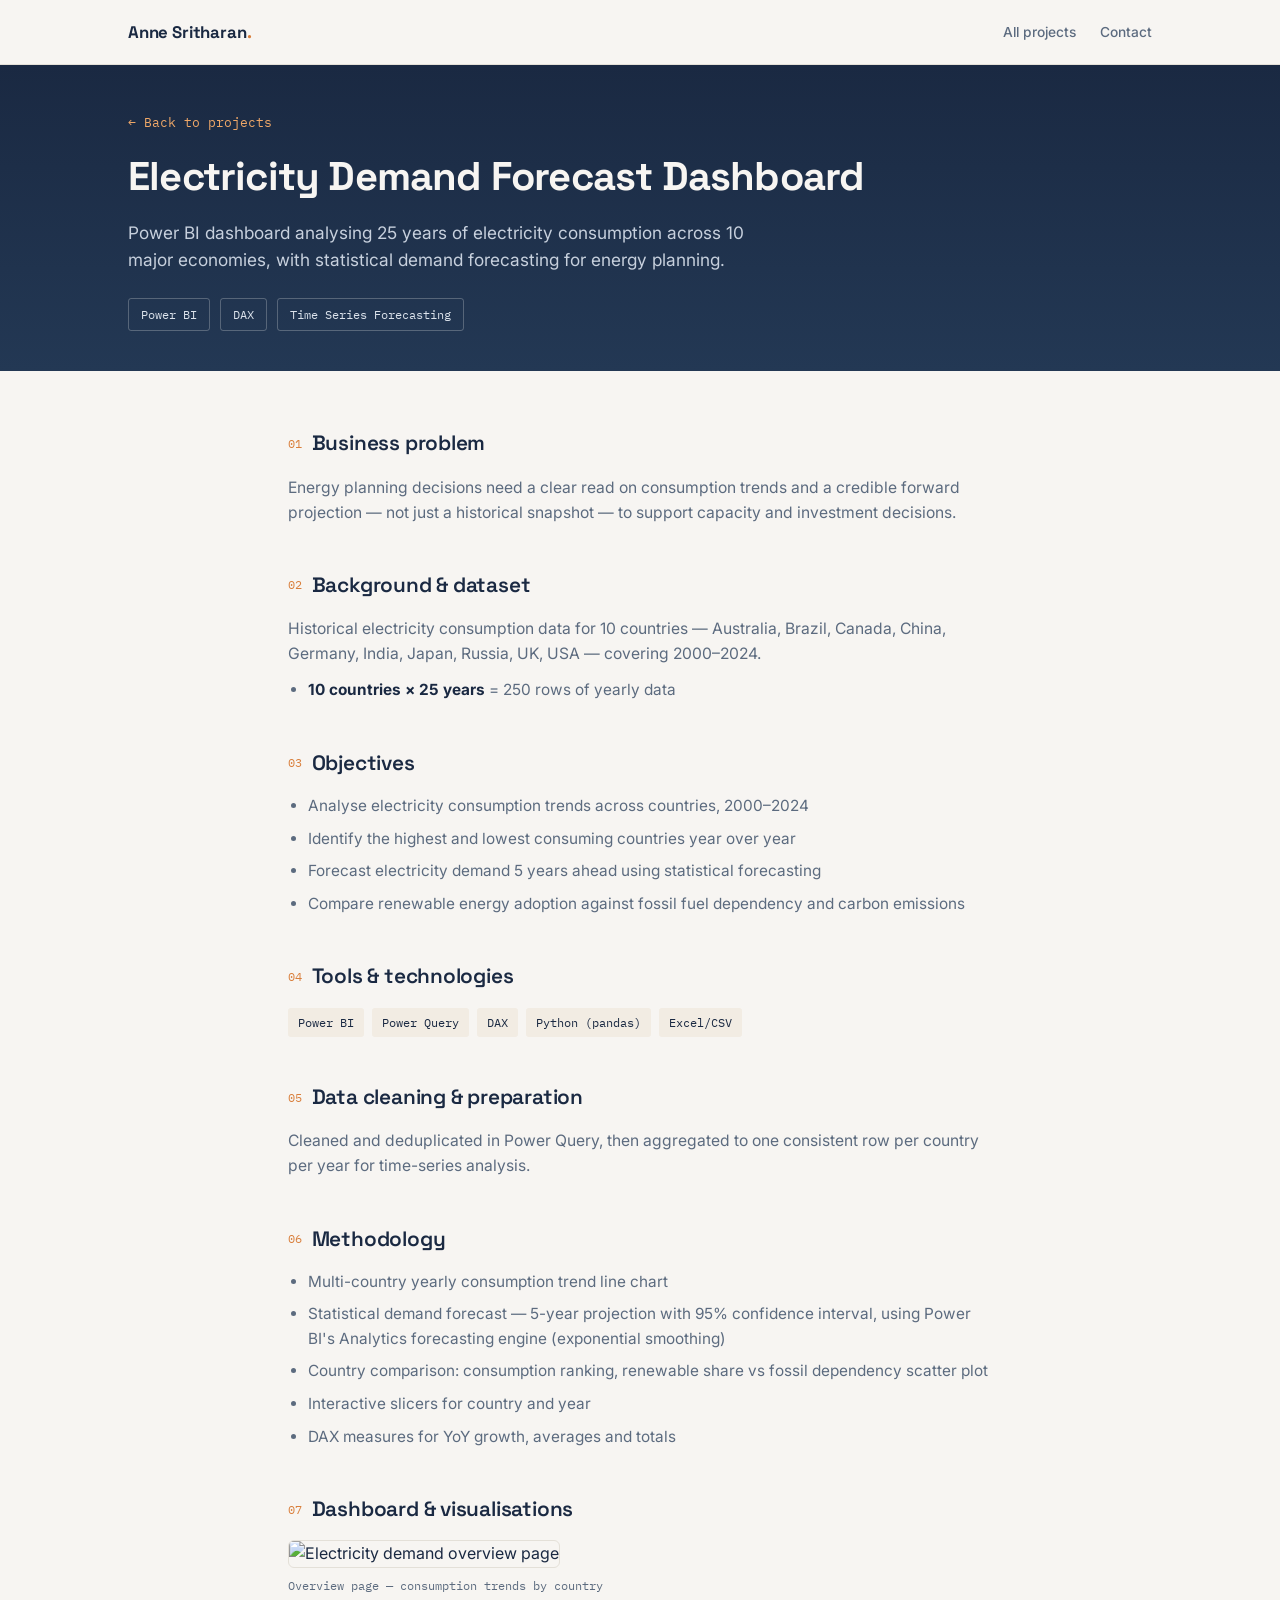
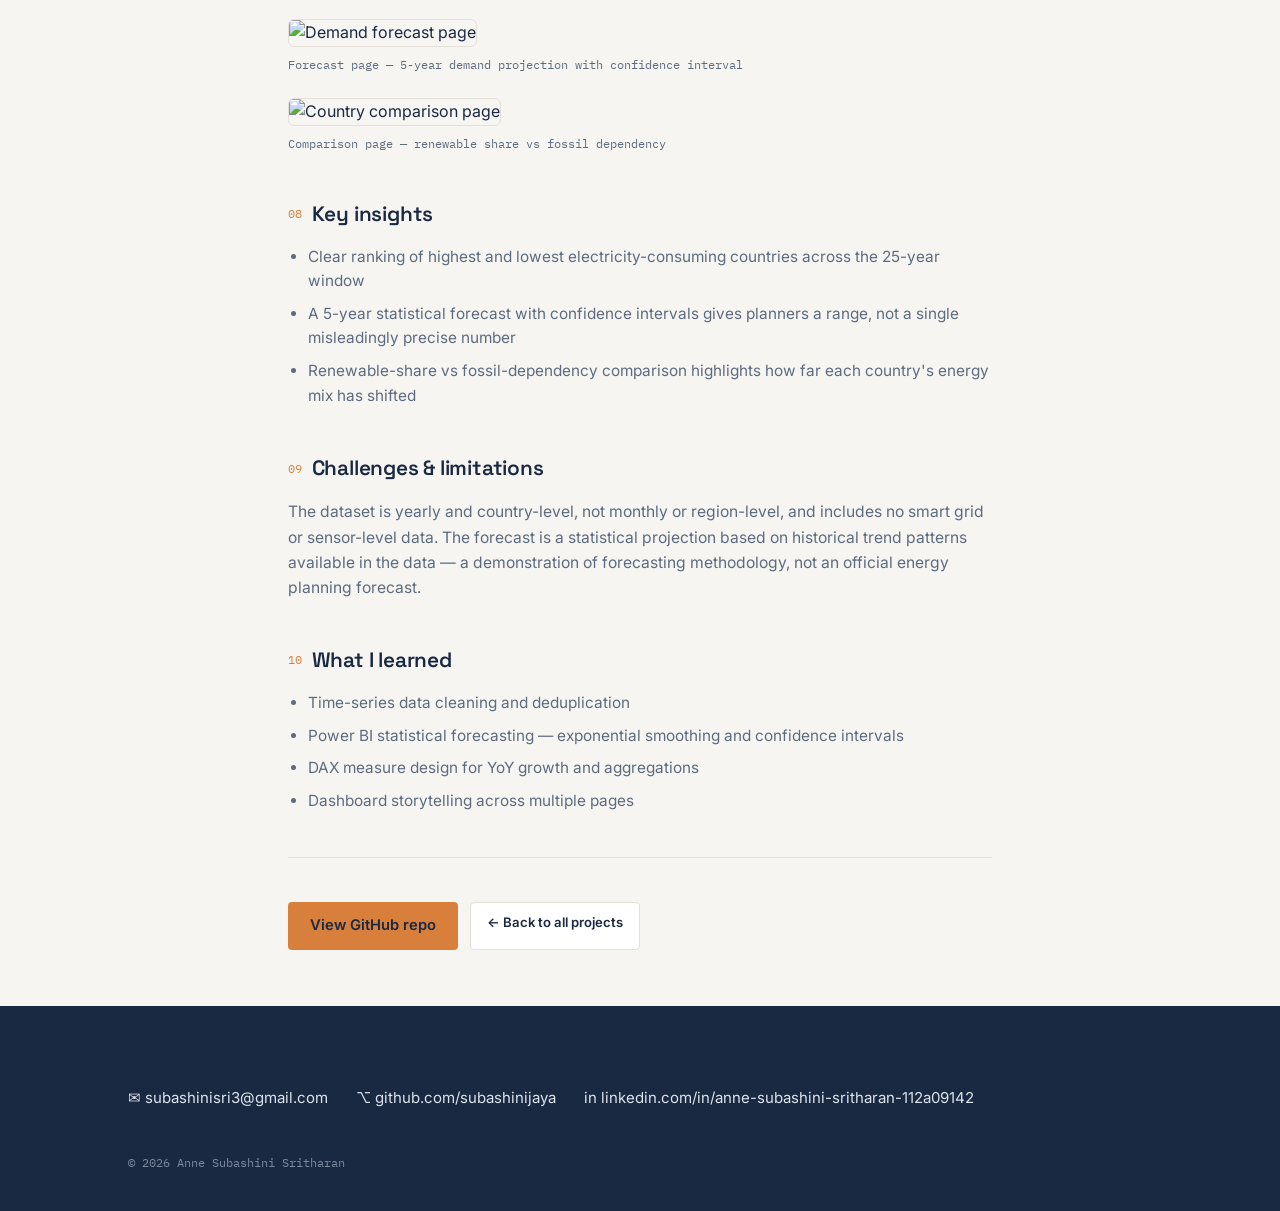
==== projects/electricity-demand-forecast.html @ 6dc4503c "Add files via upload" ====
<!DOCTYPE html>
<html lang="en">
<head>
<meta charset="UTF-8">
<meta name="viewport" content="width=device-width, initial-scale=1.0">
<title>Electricity Demand Forecast Dashboard — Case Study | Anne Sritharan</title>
<meta name="description" content="Power BI case study: global electricity consumption trends and 5-year demand forecasting across 10 countries.">
<link rel="preconnect" href="https://fonts.googleapis.com">
<link href="https://fonts.googleapis.com/css2?family=Space+Grotesk:wght@400;500;600;700&family=Inter:wght@400;500;600&family=IBM+Plex+Mono:wght@400;500&display=swap" rel="stylesheet">
<link rel="stylesheet" href="../style.css">
<style>.cs-shot{width:100%; border-radius:6px; border:1px solid var(--line); margin-bottom:8px;} .cs-cap{font-family:var(--mono); font-size:0.76rem; color:var(--ink-soft); margin-bottom:24px;}</style>
</head>
<body>

<nav>
  <div class="wrap">
    <a class="brand" href="../index.html#top">Anne&nbsp;Sritharan<span>.</span></a>
    <div class="navlinks">
      <a href="../index.html#work">All projects</a>
      <a href="../index.html#contact">Contact</a>
    </div>
  </div>
</nav>

<header class="cs-hero">
  <div class="wrap">
    <a class="cs-back" href="../index.html#work">← Back to projects</a>
    <h1>Electricity Demand Forecast Dashboard</h1>
    <p class="hero-sub">Power BI dashboard analysing 25 years of electricity consumption across 10 major economies, with statistical demand forecasting for energy planning.</p>
    <div class="cs-meta">
      <span class="tag">Power BI</span>
      <span class="tag">DAX</span>
      <span class="tag">Time Series Forecasting</span>
    </div>
  </div>
</header>

<main class="cs-body">

  <div class="cs-section">
    <h2><span class="cs-num">01</span> Business problem</h2>
    <p>Energy planning decisions need a clear read on consumption trends and a credible forward projection — not just a historical snapshot — to support capacity and investment decisions.</p>
  </div>

  <div class="cs-section">
    <h2><span class="cs-num">02</span> Background &amp; dataset</h2>
    <p>Historical electricity consumption data for 10 countries — Australia, Brazil, Canada, China, Germany, India, Japan, Russia, UK, USA — covering 2000–2024.</p>
    <ul><li><strong>10 countries × 25 years</strong> = 250 rows of yearly data</li></ul>
  </div>

  <div class="cs-section">
    <h2><span class="cs-num">03</span> Objectives</h2>
    <ul>
      <li>Analyse electricity consumption trends across countries, 2000–2024</li>
      <li>Identify the highest and lowest consuming countries year over year</li>
      <li>Forecast electricity demand 5 years ahead using statistical forecasting</li>
      <li>Compare renewable energy adoption against fossil fuel dependency and carbon emissions</li>
    </ul>
  </div>

  <div class="cs-section">
    <h2><span class="cs-num">04</span> Tools &amp; technologies</h2>
    <div class="skill-tags">
      <span class="skill-tag">Power BI</span><span class="skill-tag">Power Query</span><span class="skill-tag">DAX</span>
      <span class="skill-tag">Python (pandas)</span><span class="skill-tag">Excel/CSV</span>
    </div>
  </div>

  <div class="cs-section">
    <h2><span class="cs-num">05</span> Data cleaning &amp; preparation</h2>
    <p>Cleaned and deduplicated in Power Query, then aggregated to one consistent row per country per year for time-series analysis.</p>
  </div>

  <div class="cs-section">
    <h2><span class="cs-num">06</span> Methodology</h2>
    <ul>
      <li>Multi-country yearly consumption trend line chart</li>
      <li>Statistical demand forecast — 5-year projection with 95% confidence interval, using Power BI's Analytics forecasting engine (exponential smoothing)</li>
      <li>Country comparison: consumption ranking, renewable share vs fossil dependency scatter plot</li>
      <li>Interactive slicers for country and year</li>
      <li>DAX measures for YoY growth, averages and totals</li>
    </ul>
  </div>

  <div class="cs-section">
    <h2><span class="cs-num">07</span> Dashboard &amp; visualisations</h2>
    <img class="cs-shot" src="https://raw.githubusercontent.com/subashinijaya/electricity-demand-forecast-dashboard/main/screenshot_overview.png" alt="Electricity demand overview page">
    <div class="cs-cap">Overview page — consumption trends by country</div>
    <img class="cs-shot" src="https://raw.githubusercontent.com/subashinijaya/electricity-demand-forecast-dashboard/main/screenshot_forecast.png" alt="Demand forecast page">
    <div class="cs-cap">Forecast page — 5-year demand projection with confidence interval</div>
    <img class="cs-shot" src="https://raw.githubusercontent.com/subashinijaya/electricity-demand-forecast-dashboard/main/screenshot_comparison.png" alt="Country comparison page">
    <div class="cs-cap">Comparison page — renewable share vs fossil dependency</div>
  </div>

  <div class="cs-section">
    <h2><span class="cs-num">08</span> Key insights</h2>
    <ul>
      <li>Clear ranking of highest and lowest electricity-consuming countries across the 25-year window</li>
      <li>A 5-year statistical forecast with confidence intervals gives planners a range, not a single misleadingly precise number</li>
      <li>Renewable-share vs fossil-dependency comparison highlights how far each country's energy mix has shifted</li>
    </ul>
  </div>

  <div class="cs-section">
    <h2><span class="cs-num">09</span> Challenges &amp; limitations</h2>
    <p>The dataset is yearly and country-level, not monthly or region-level, and includes no smart grid or sensor-level data. The forecast is a statistical projection based on historical trend patterns available in the data — a demonstration of forecasting methodology, not an official energy planning forecast.</p>
  </div>

  <div class="cs-section">
    <h2><span class="cs-num">10</span> What I learned</h2>
    <ul>
      <li>Time-series data cleaning and deduplication</li>
      <li>Power BI statistical forecasting — exponential smoothing and confidence intervals</li>
      <li>DAX measure design for YoY growth and aggregations</li>
      <li>Dashboard storytelling across multiple pages</li>
    </ul>
  </div>

  <div class="cs-divider"></div>

  <div class="cs-cta-row">
    <a class="btn btn-primary" href="https://github.com/subashinijaya/electricity-demand-forecast-dashboard" target="_blank" rel="noopener">View GitHub repo</a>
    <a class="btn btn-outline" href="../index.html#work">← Back to all projects</a>
  </div>

</main>

<footer id="contact">
  <div class="wrap">
    <div class="contact-row">
      <a class="contact-item" href="mailto:subashinisri3@gmail.com">✉ subashinisri3@gmail.com</a>
      <a class="contact-item" href="https://github.com/subashinijaya" target="_blank" rel="noopener">⌥ github.com/subashinijaya</a>
      <a class="contact-item" href="https://linkedin.com/in/anne-subashini-sritharan-112a09142" target="_blank" rel="noopener">in linkedin.com/in/anne-subashini-sritharan-112a09142</a>
    </div>
    <div class="foot-note">© 2026 Anne Subashini Sritharan</div>
  </div>
</footer>

</body>
</html>
---- style.css ----
:root{
  --navy:#1A2942;
  --navy-2:#233854;
  --copper:#D97F3C;
  --copper-light:#F0A868;
  --cream:#F7F5F2;
  --paper:#FFFFFF;
  --ink:#1A2942;
  --ink-soft:#5C6B7F;
  --line:#E4E0D8;
  --good:#2F7D5A;
  --good-bg:#E7F2EC;
  --mono: 'IBM Plex Mono', monospace;
  --display: 'Space Grotesk', sans-serif;
  --body: 'Inter', sans-serif;
}
*{box-sizing:border-box; margin:0; padding:0;}
html{scroll-behavior:smooth;}
body{
  background:var(--cream);
  color:var(--ink);
  font-family:var(--body);
  line-height:1.6;
  -webkit-font-smoothing:antialiased;
}
a{color:inherit;}
.wrap{max-width:1080px; margin:0 auto; padding:0 28px;}
a:focus-visible, button:focus-visible{outline:2px solid var(--copper); outline-offset:3px;}
@media (prefers-reduced-motion: reduce){ *{animation:none !important; transition:none !important;} }

/* ---------- NAV ---------- */
nav{ position:sticky; top:0; z-index:50; background:rgba(247,245,242,0.92); backdrop-filter:blur(8px); border-bottom:1px solid var(--line); }
nav .wrap{display:flex; justify-content:space-between; align-items:center; height:64px;}
.brand{font-family:var(--display); font-weight:700; font-size:1.05rem; letter-spacing:-0.01em; text-decoration:none; color:var(--ink);}
.brand span{color:var(--copper);}
.navlinks{display:flex; gap:24px; font-size:0.86rem; font-weight:500;}
.navlinks a{text-decoration:none; color:var(--ink-soft); transition:color .15s;}
.navlinks a:hover{color:var(--copper);}
@media (max-width:760px){.navlinks{display:none;}}

/* ---------- HERO ---------- */
.hero{ padding:76px 0 64px; position:relative; overflow:hidden; background:linear-gradient(180deg, var(--navy) 0%, var(--navy-2) 100%); color:var(--cream); }
.hero .wrap{position:relative; z-index:2;}
.eyebrow{ font-family:var(--mono); font-size:0.78rem; letter-spacing:0.08em; text-transform:uppercase; color:var(--copper-light); margin-bottom:18px; display:flex; align-items:center; gap:10px; }
.eyebrow::before{content:''; width:22px; height:1px; background:var(--copper-light); display:inline-block;}
h1{ font-family:var(--display); font-weight:700; font-size:clamp(2.1rem, 4.4vw, 3.4rem); letter-spacing:-0.02em; line-height:1.08; max-width:720px; }
.hero-sub{ font-size:1.08rem; color:#C7D0DD; max-width:560px; margin-top:20px; font-weight:400; }
.hero-tags{display:flex; flex-wrap:wrap; gap:10px; margin-top:28px;}
.tag{ font-family:var(--mono); font-size:0.76rem; padding:6px 12px; border:1px solid rgba(247,245,242,0.25); border-radius:3px; color:#DCE3EC; }
.hero-cta{margin-top:34px; display:flex; gap:14px; flex-wrap:wrap;}
.btn{ font-family:var(--body); font-weight:600; font-size:0.92rem; padding:12px 22px; border-radius:4px; text-decoration:none; display:inline-block; transition:transform .15s, background .15s; border:none; cursor:pointer; }
.btn-primary{background:var(--copper); color:var(--navy);}
.btn-primary:hover{background:var(--copper-light); transform:translateY(-1px);}
.btn-ghost{border:1px solid rgba(247,245,242,0.35); color:var(--cream); background:transparent;}
.btn-ghost:hover{border-color:var(--copper-light); color:var(--copper-light);}
.btn-outline{border:1px solid var(--line); color:var(--navy); background:var(--paper); font-size:0.82rem; padding:9px 16px;}
.btn-outline:hover{border-color:var(--copper); color:var(--copper);}
.btn-sm{font-size:0.8rem; padding:8px 14px;}

/* animated demand curve */
.curve-wrap{position:absolute; right:-40px; bottom:-10px; width:56%; max-width:640px; opacity:0.9;}
@media (max-width:820px){.curve-wrap{display:none;}}
.curve-line{ stroke-dasharray:1400; stroke-dashoffset:1400; animation:draw 2.6s ease-out forwards; }
.curve-fill{opacity:0; animation:fadein 1.4s ease-out 1.6s forwards;}
.curve-dot{opacity:0; animation:fadein .5s ease-out 2.4s forwards;}
@keyframes draw{to{stroke-dashoffset:0;}}
@keyframes fadein{to{opacity:1;}}

/* ---------- SECTION HEADS ---------- */
section{padding:64px 0;}
.sec-head{display:flex; align-items:baseline; gap:14px; margin-bottom:36px;}
.sec-num{font-family:var(--mono); color:var(--copper); font-size:0.8rem;}
h2{font-family:var(--display); font-weight:600; font-size:1.7rem; letter-spacing:-0.01em;}
.sec-line{flex:1; height:1px; background:var(--line);}
.sec-sub{font-size:0.92rem; color:var(--ink-soft); margin:-24px 0 30px;}

/* ---------- ABOUT ---------- */
.about-grid{display:grid; grid-template-columns:1fr 1fr; gap:48px; align-items:start;}
@media (max-width:760px){.about-grid{grid-template-columns:1fr;}}
.about-grid p{color:var(--ink-soft); margin-bottom:16px; font-size:1rem;}
.about-grid p strong{color:var(--ink); font-weight:600;}
.facts{display:grid; grid-template-columns:1fr 1fr; gap:18px 24px;}
.fact dt{font-family:var(--mono); font-size:0.72rem; text-transform:uppercase; letter-spacing:0.06em; color:var(--copper); margin-bottom:4px;}
.fact dd{font-size:0.94rem; color:var(--ink);}

/* ---------- EXPERIENCE ---------- */
.xp-list{display:flex; flex-direction:column; gap:0;}
.xp-item{display:grid; grid-template-columns:180px 1fr; gap:24px; padding:26px 0; border-bottom:1px solid var(--line);}
.xp-item:first-child{padding-top:0;}
.xp-item:last-child{border-bottom:none;}
@media (max-width:700px){.xp-item{grid-template-columns:1fr; gap:6px;}}
.xp-dates{font-family:var(--mono); font-size:0.78rem; color:var(--copper); padding-top:2px;}
.xp-role{font-family:var(--display); font-weight:600; font-size:1.05rem; margin-bottom:2px;}
.xp-org{font-size:0.9rem; color:var(--ink-soft); margin-bottom:12px;}
.xp-item ul{list-style:none; display:flex; flex-direction:column; gap:8px;}
.xp-item li{position:relative; padding-left:18px; color:var(--ink-soft); font-size:0.92rem;}
.xp-item li::before{content:'–'; position:absolute; left:0; color:var(--copper);}

/* ---------- PROJECTS ---------- */
.projects-eyebrow{font-family:var(--mono); font-size:0.76rem; text-transform:uppercase; letter-spacing:0.06em; color:var(--copper); margin:44px 0 18px;}
.projects-eyebrow:first-of-type{margin-top:0;}
.grid{display:grid; grid-template-columns:repeat(2, 1fr); gap:22px;}
@media (max-width:760px){.grid{grid-template-columns:1fr;}}
.card{ background:var(--paper); border:1px solid var(--line); border-radius:6px; padding:26px; display:flex; flex-direction:column; transition:border-color .15s, transform .15s; }
.card:hover{border-color:var(--copper); transform:translateY(-2px);}
.card h3{font-family:var(--display); font-size:1.08rem; font-weight:600; margin-bottom:8px; letter-spacing:-0.01em;}
.card p{color:var(--ink-soft); font-size:0.92rem; margin-bottom:14px;}
.stat-row{display:flex; flex-wrap:wrap; gap:8px; margin-bottom:14px;}
.stat{ font-family:var(--mono); font-size:0.72rem; background:#F2ECE3; color:var(--navy); padding:4px 9px; border-radius:3px; }
.card-tools{font-family:var(--mono); font-size:0.72rem; color:var(--ink-soft); margin-bottom:16px;}
.card-checks{list-style:none; margin-bottom:16px; display:flex; flex-direction:column; gap:6px;}
.card-checks li{font-size:0.88rem; color:var(--ink-soft); padding-left:20px; position:relative;}
.card-checks li::before{content:'✓'; position:absolute; left:0; color:var(--good); font-weight:600;}
.card-btns{margin-top:auto; display:flex; gap:10px; flex-wrap:wrap; padding-top:6px;}

/* ---------- SKILLS ---------- */
.skills-grid{display:grid; grid-template-columns:repeat(2, 1fr); gap:24px;}
@media (max-width:700px){.skills-grid{grid-template-columns:1fr;}}
.skill-card{background:var(--paper); border:1px solid var(--line); border-radius:6px; padding:22px 24px;}
.skill-card h4{font-family:var(--display); font-size:0.98rem; font-weight:600; margin-bottom:12px; color:var(--copper);}
.skill-tags{display:flex; flex-wrap:wrap; gap:8px;}
.skill-tag{font-family:var(--mono); font-size:0.76rem; background:#F2ECE3; color:var(--navy); padding:5px 10px; border-radius:3px;}

/* ---------- RESUME ---------- */
.resume-box{ background:var(--paper); border:1px solid var(--line); border-radius:8px; padding:32px; display:flex; justify-content:space-between; align-items:center; gap:20px; flex-wrap:wrap; }
.resume-box p{color:var(--ink-soft); font-size:0.92rem; max-width:400px;}
.resume-btns{display:flex; gap:12px; flex-wrap:wrap;}

/* ---------- CERTS ---------- */
.cert-strip{display:flex; flex-direction:column; gap:0; border:1px solid var(--line); border-radius:6px; overflow:hidden; background:var(--paper);}
.cert-row{ display:flex; justify-content:space-between; align-items:center; padding:16px 22px; border-bottom:1px solid var(--line); text-decoration:none; color:var(--ink); transition:background .15s; }
.cert-row:last-child{border-bottom:none;}
.cert-row:hover{background:#F2ECE3;}
.cert-name{font-weight:600; font-size:0.95rem;}
.cert-verify{font-family:var(--mono); font-size:0.74rem; color:var(--ink-soft);}

/* ---------- CONTACT / FOOTER ---------- */
footer{background:var(--navy); color:var(--cream); padding:56px 0 38px;}
footer h2{color:var(--cream);}
.sec-line-dark{flex:1; height:1px; background:rgba(247,245,242,0.18);}
.contact-row{display:flex; flex-wrap:wrap; gap:28px; margin-top:24px;}
.contact-item{font-size:0.94rem; text-decoration:none; color:#DCE3EC; display:flex; align-items:center; gap:8px;}
.contact-item:hover{color:var(--copper-light);}
.foot-note{margin-top:44px; font-family:var(--mono); font-size:0.74rem; color:#7C8AA0;}

/* ---------- FEATURED PROJECT ---------- */
.featured-box{ background:var(--paper); border:1px solid var(--line); border-radius:10px; overflow:hidden; display:grid; grid-template-columns:1.1fr 1fr; }
@media (max-width:800px){.featured-box{grid-template-columns:1fr;}}
.featured-img{width:100%; height:100%; object-fit:cover; display:block; min-height:220px; background:var(--cream);}
.featured-copy{padding:34px 36px; display:flex; flex-direction:column;}
.featured-label{font-family:var(--mono); font-size:0.74rem; text-transform:uppercase; letter-spacing:0.08em; color:var(--copper); margin-bottom:12px;}
.featured-copy h3{font-family:var(--display); font-size:1.4rem; font-weight:600; margin-bottom:10px;}
.featured-copy p{color:var(--ink-soft); font-size:0.95rem; margin-bottom:18px;}
.featured-copy .stat-row{margin-bottom:20px;}
.featured-copy .card-btns{margin-top:auto;}

/* ---------- CASE STUDY PAGE ---------- */
.cs-hero{ padding:44px 0 40px; background:linear-gradient(180deg, var(--navy) 0%, var(--navy-2) 100%); color:var(--cream); }
.cs-back{font-family:var(--mono); font-size:0.8rem; color:var(--copper-light); text-decoration:none; display:inline-flex; align-items:center; gap:6px; margin-bottom:22px;}
.cs-back:hover{color:var(--copper);}
.cs-hero h1{font-size:clamp(1.7rem, 3.6vw, 2.5rem); max-width:100%;}
.cs-hero .hero-sub{max-width:640px;}
.cs-meta{display:flex; flex-wrap:wrap; gap:10px; margin-top:24px;}
.cs-body{max-width:760px; margin:0 auto; padding:56px 28px;}
.cs-section{margin-bottom:44px;}
.cs-section h2{font-size:1.3rem; margin-bottom:14px; display:flex; align-items:center; gap:10px;}
.cs-section h2 .cs-num{font-family:var(--mono); font-size:0.78rem; color:var(--copper); font-weight:400;}
.cs-section p{color:var(--ink-soft); font-size:0.98rem; margin-bottom:12px;}
.cs-section ul{margin:0 0 12px; padding-left:20px; color:var(--ink-soft); font-size:0.96rem;}
.cs-section li{margin-bottom:8px;}
.cs-section li strong{color:var(--ink);}
.cs-placeholder{ background:#FBF3E9; border:1px dashed var(--copper); border-radius:6px; padding:14px 18px; font-size:0.86rem; color:#8A5A22; font-family:var(--mono); }
.cs-cta-row{display:flex; gap:12px; flex-wrap:wrap; margin-top:36px;}
.cs-divider{height:1px; background:var(--line); margin:0 0 44px;}
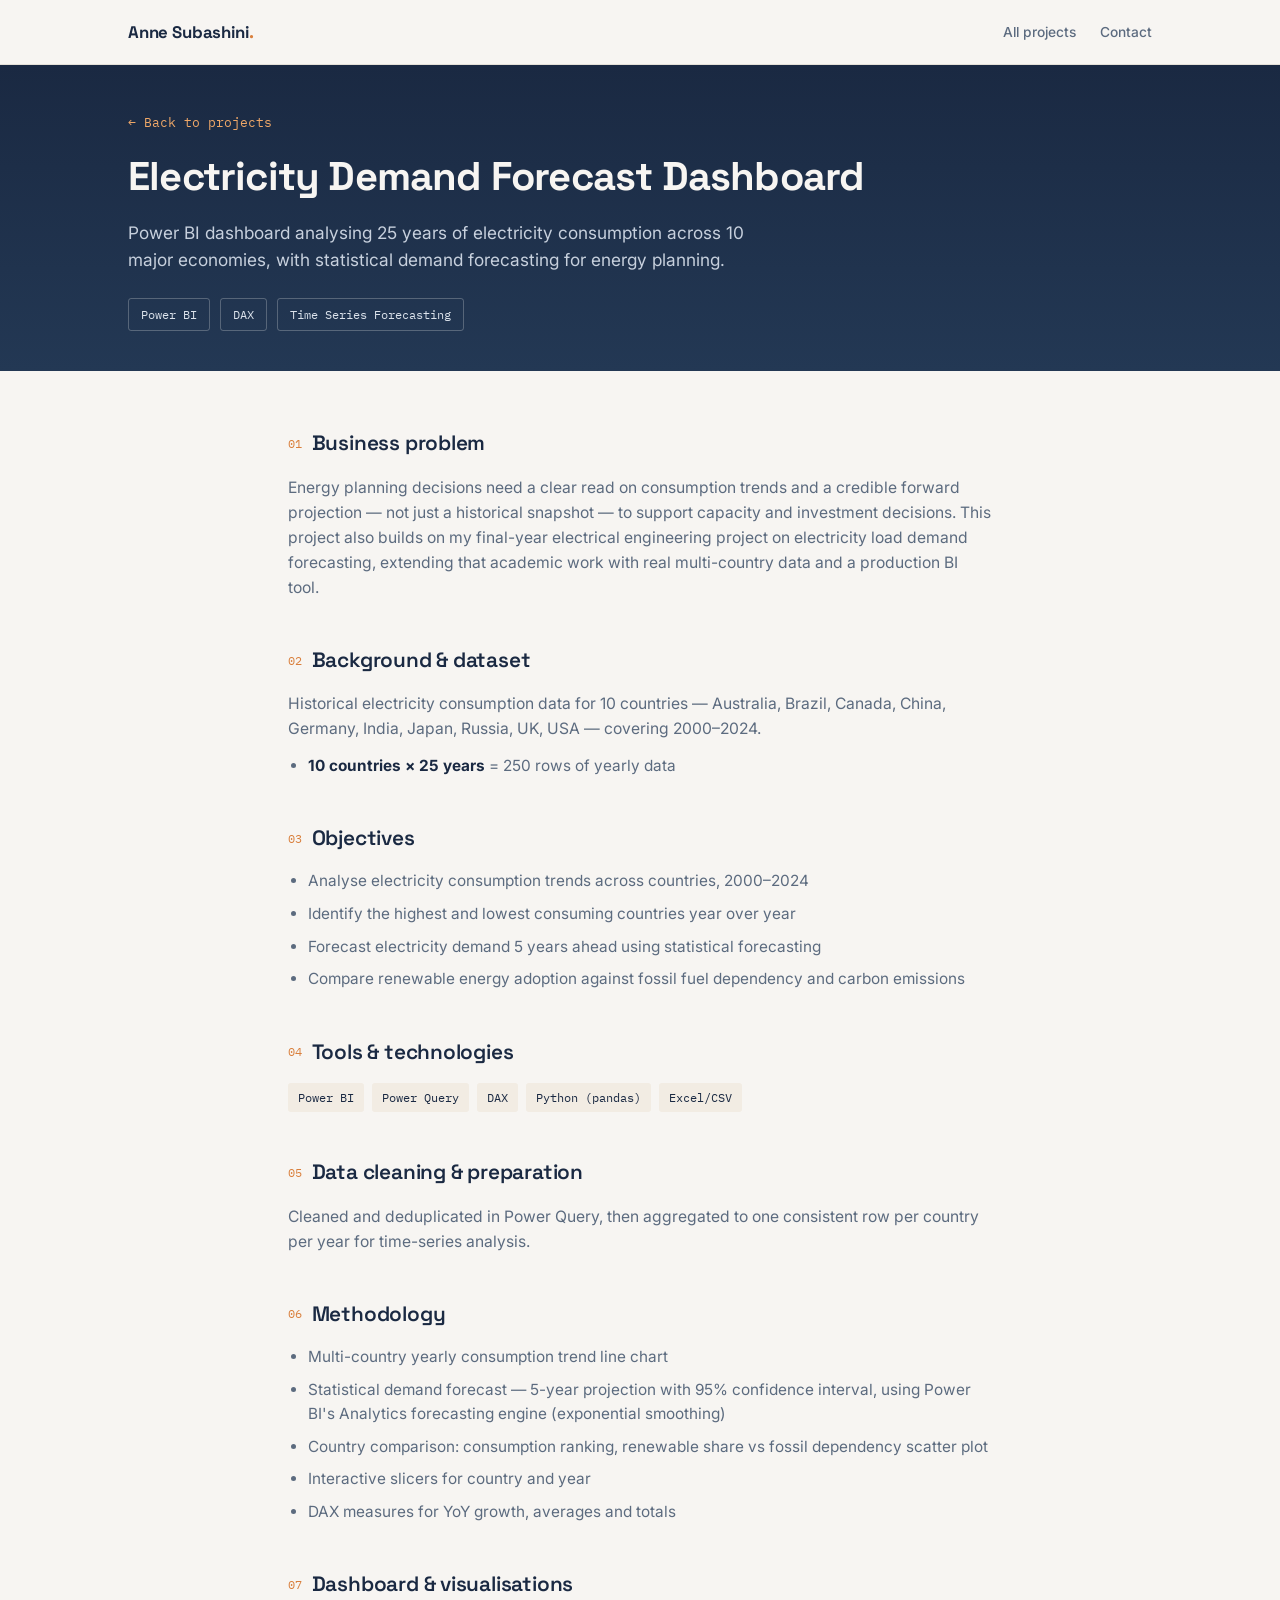
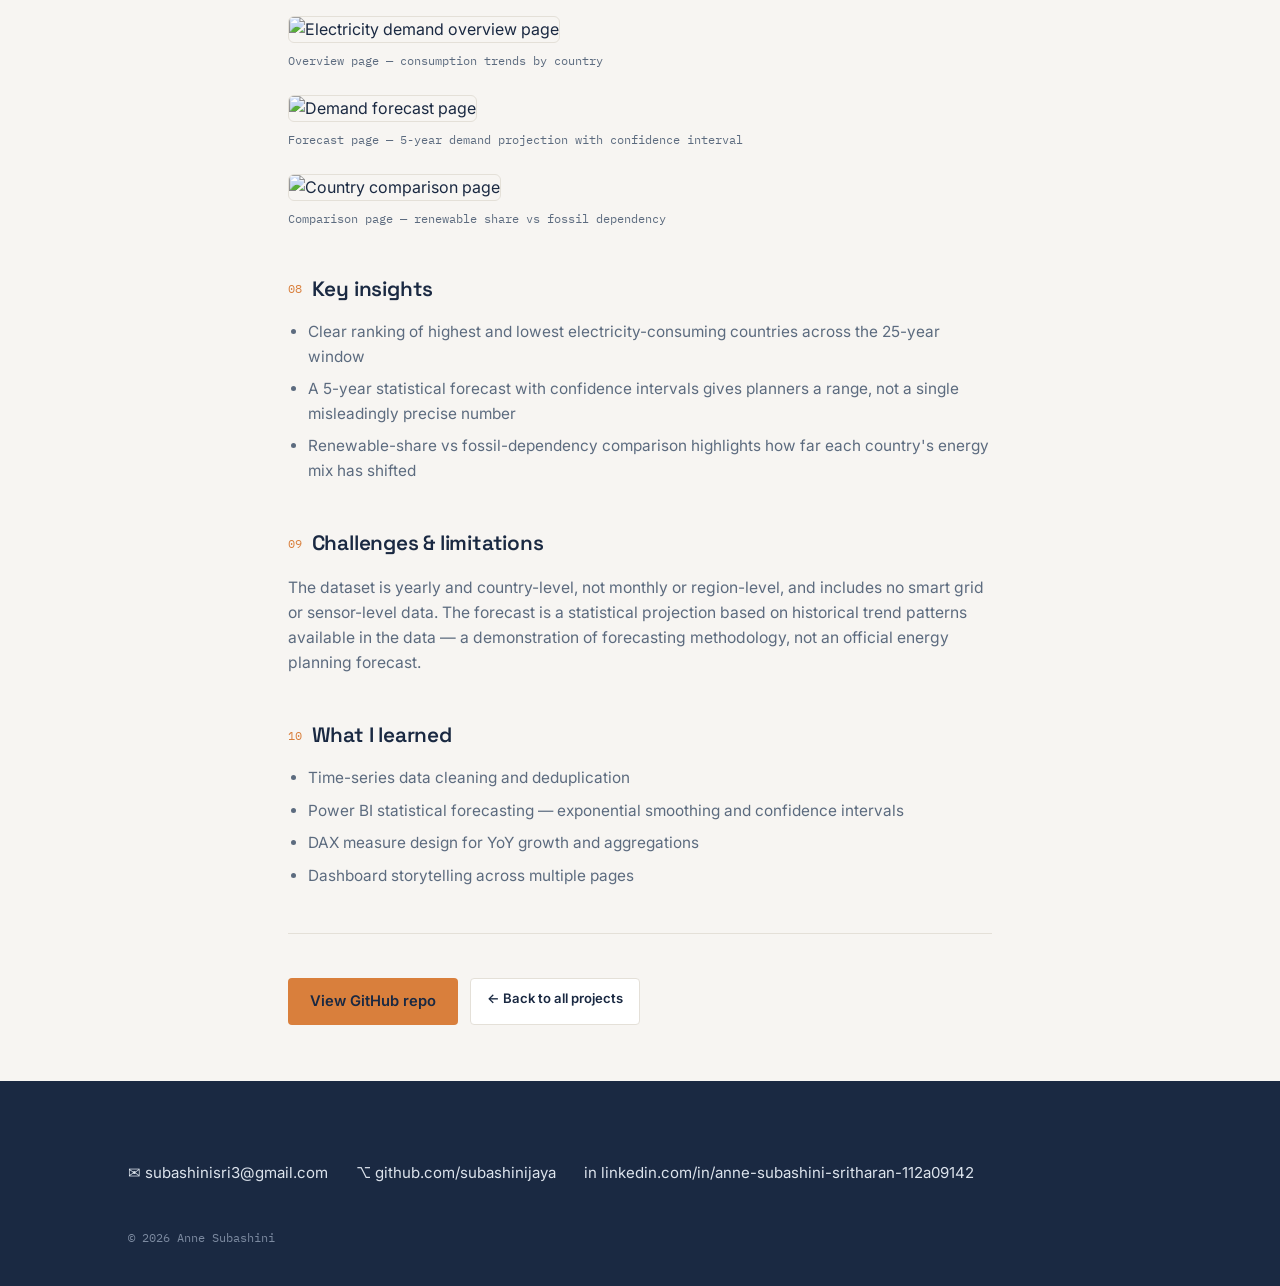
==== commit 1c491e78: "Add files via upload" ====
--- a/projects/electricity-demand-forecast.html
+++ b/projects/electricity-demand-forecast.html
@@ -3,7 +3,7 @@
 <head>
 <meta charset="UTF-8">
 <meta name="viewport" content="width=device-width, initial-scale=1.0">
-<title>Electricity Demand Forecast Dashboard — Case Study | Anne Sritharan</title>
+<title>Electricity Demand Forecast Dashboard — Case Study | Anne Subashini</title>
 <meta name="description" content="Power BI case study: global electricity consumption trends and 5-year demand forecasting across 10 countries.">
 <link rel="preconnect" href="https://fonts.googleapis.com">
 <link href="https://fonts.googleapis.com/css2?family=Space+Grotesk:wght@400;500;600;700&family=Inter:wght@400;500;600&family=IBM+Plex+Mono:wght@400;500&display=swap" rel="stylesheet">
@@ -14,7 +14,7 @@
 
 <nav>
   <div class="wrap">
-    <a class="brand" href="../index.html#top">Anne&nbsp;Sritharan<span>.</span></a>
+    <a class="brand" href="../index.html#top">Anne&nbsp;Subashini<span>.</span></a>
     <div class="navlinks">
       <a href="../index.html#work">All projects</a>
       <a href="../index.html#contact">Contact</a>
@@ -39,7 +39,7 @@
 
   <div class="cs-section">
     <h2><span class="cs-num">01</span> Business problem</h2>
-    <p>Energy planning decisions need a clear read on consumption trends and a credible forward projection — not just a historical snapshot — to support capacity and investment decisions.</p>
+    <p>Energy planning decisions need a clear read on consumption trends and a credible forward projection — not just a historical snapshot — to support capacity and investment decisions. This project also builds on my final-year electrical engineering project on electricity load demand forecasting, extending that academic work with real multi-country data and a production BI tool.</p>
   </div>
 
   <div class="cs-section">
@@ -132,7 +132,7 @@
       <a class="contact-item" href="https://github.com/subashinijaya" target="_blank" rel="noopener">⌥ github.com/subashinijaya</a>
       <a class="contact-item" href="https://linkedin.com/in/anne-subashini-sritharan-112a09142" target="_blank" rel="noopener">in linkedin.com/in/anne-subashini-sritharan-112a09142</a>
     </div>
-    <div class="foot-note">© 2026 Anne Subashini Sritharan</div>
+    <div class="foot-note">© 2026 Anne Subashini</div>
   </div>
 </footer>
 
